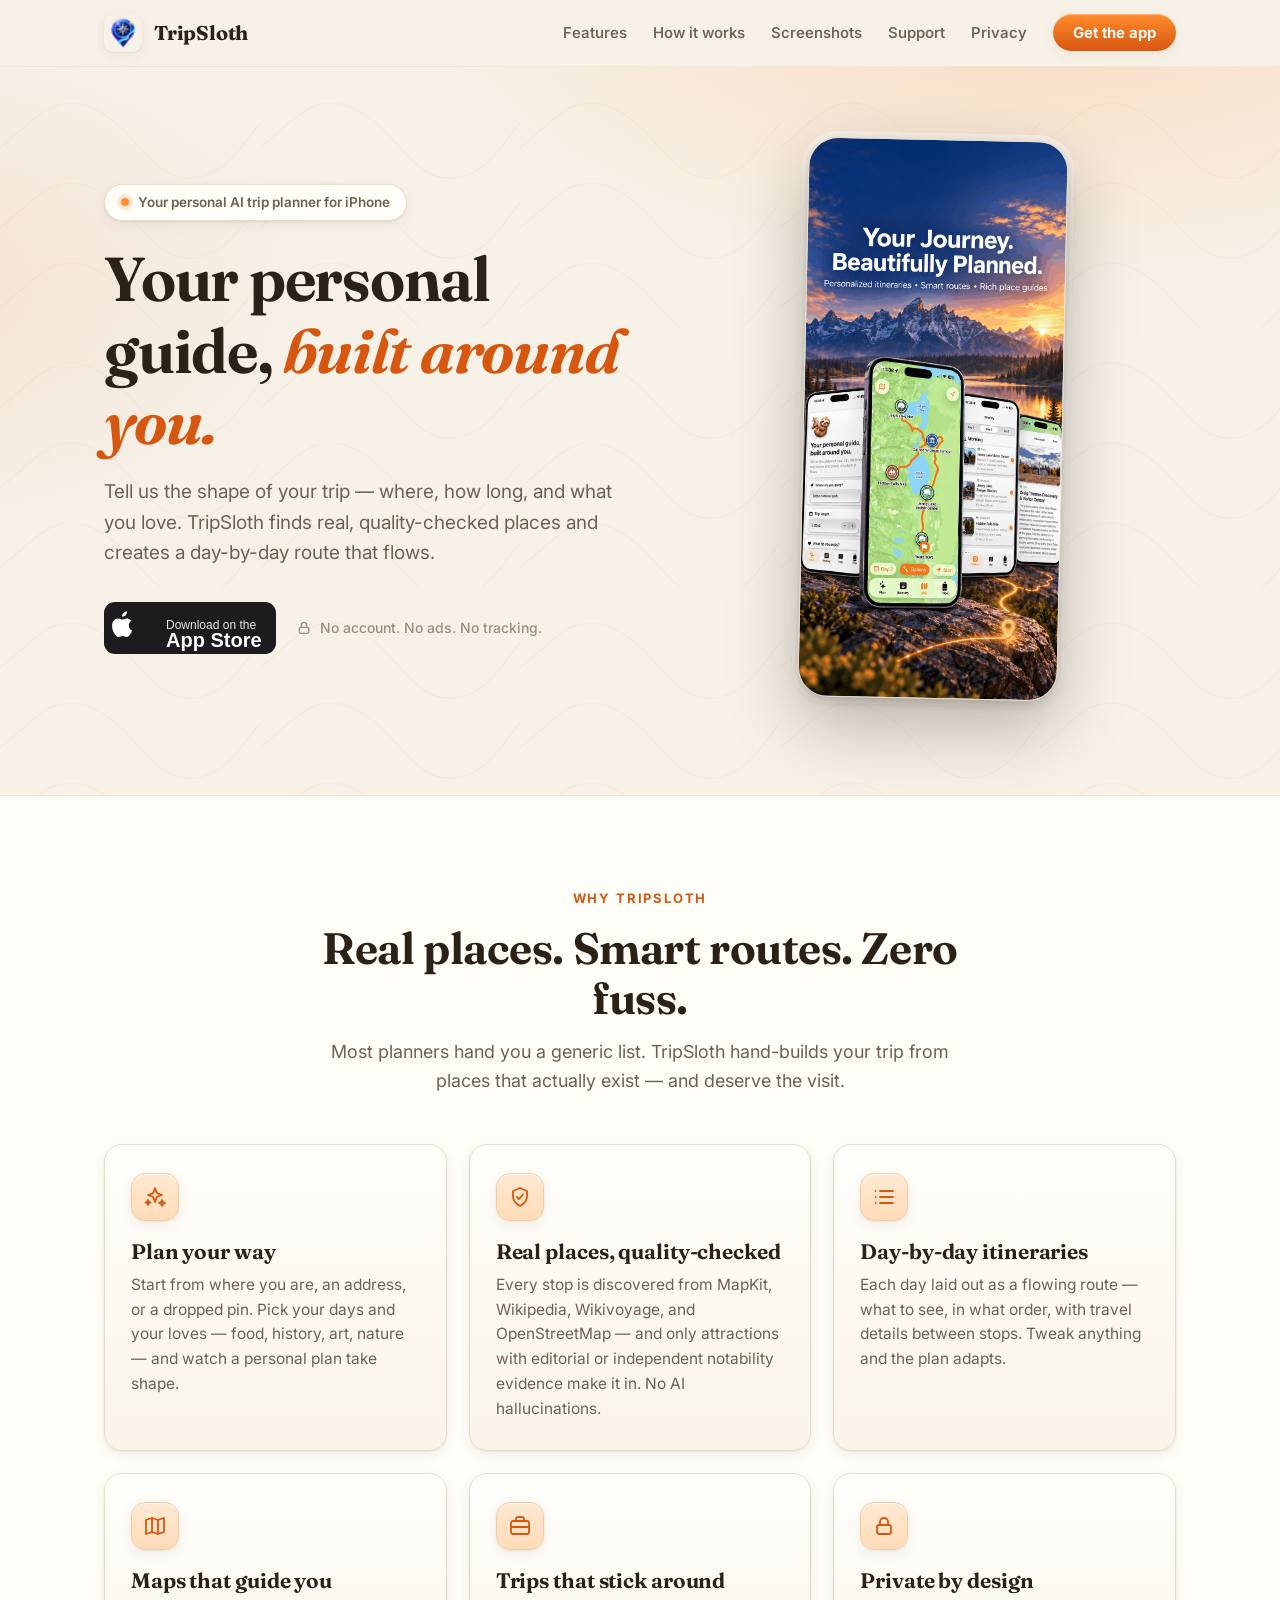
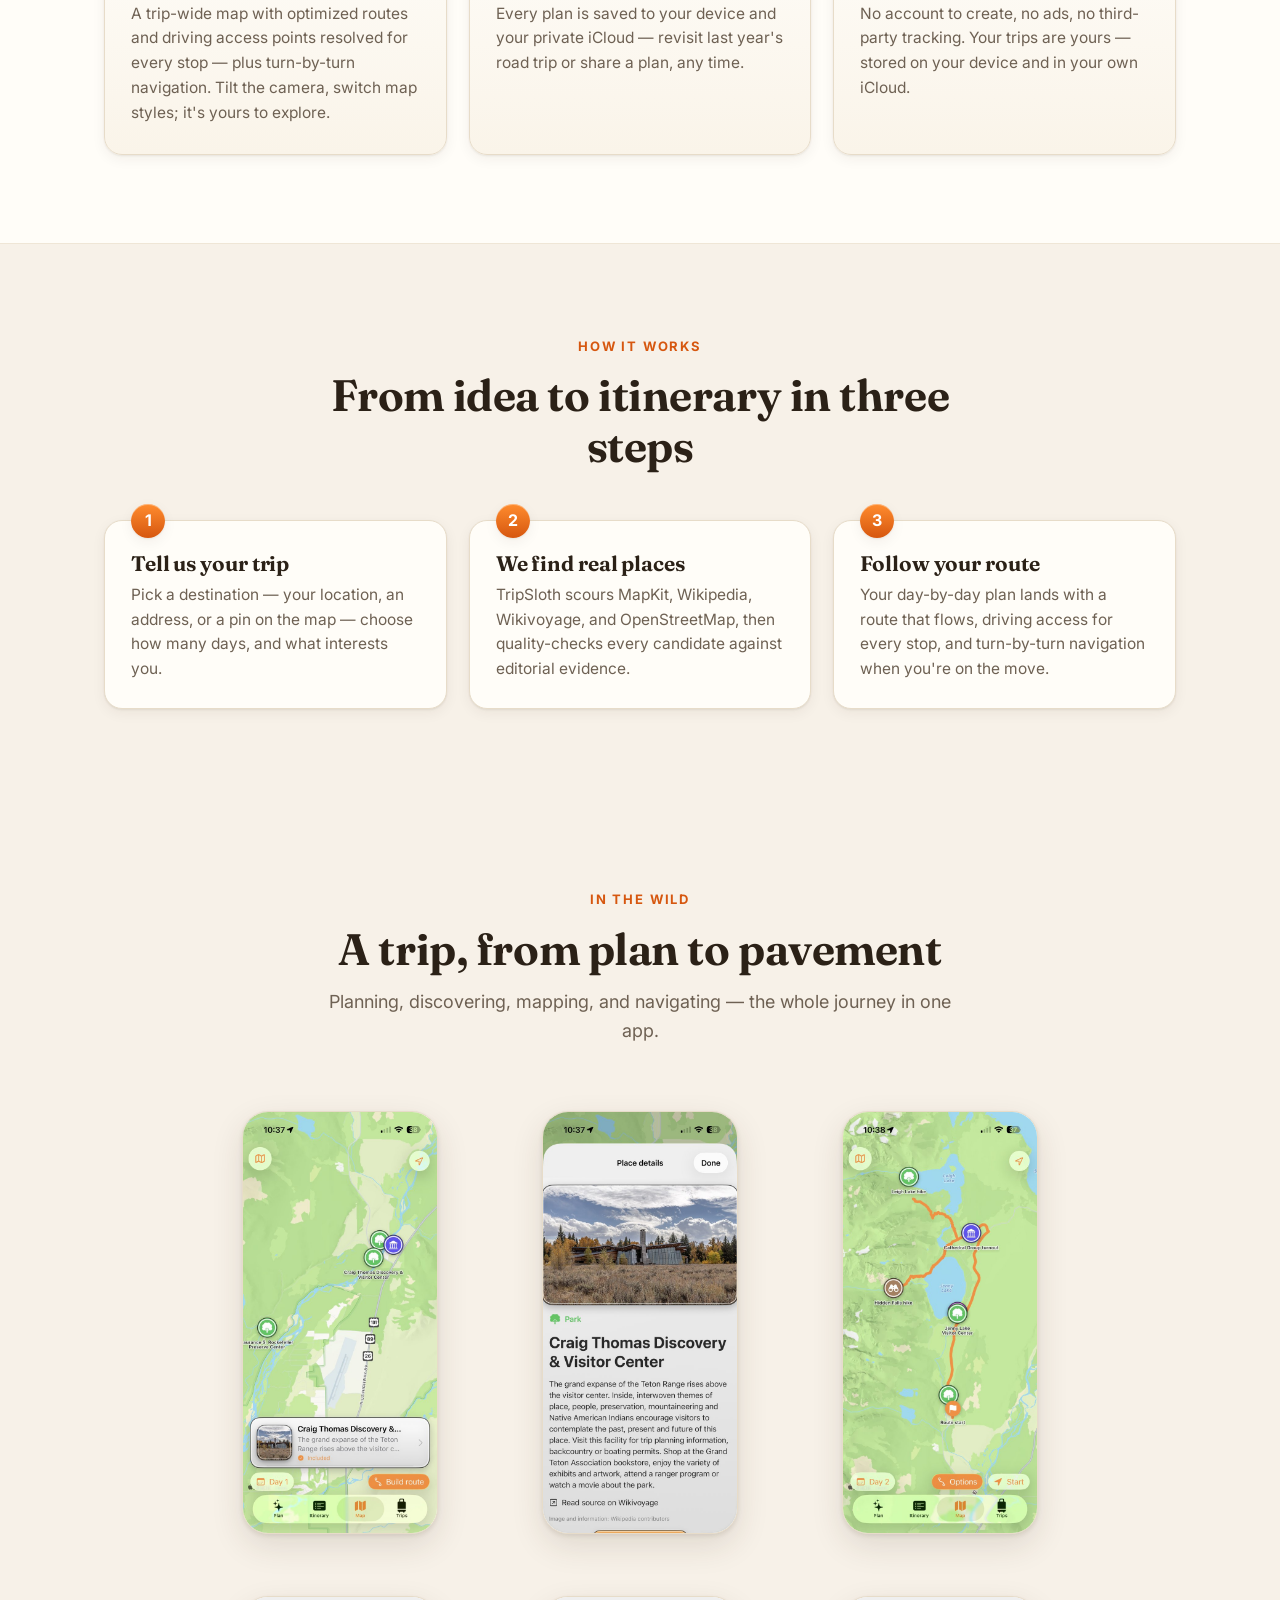
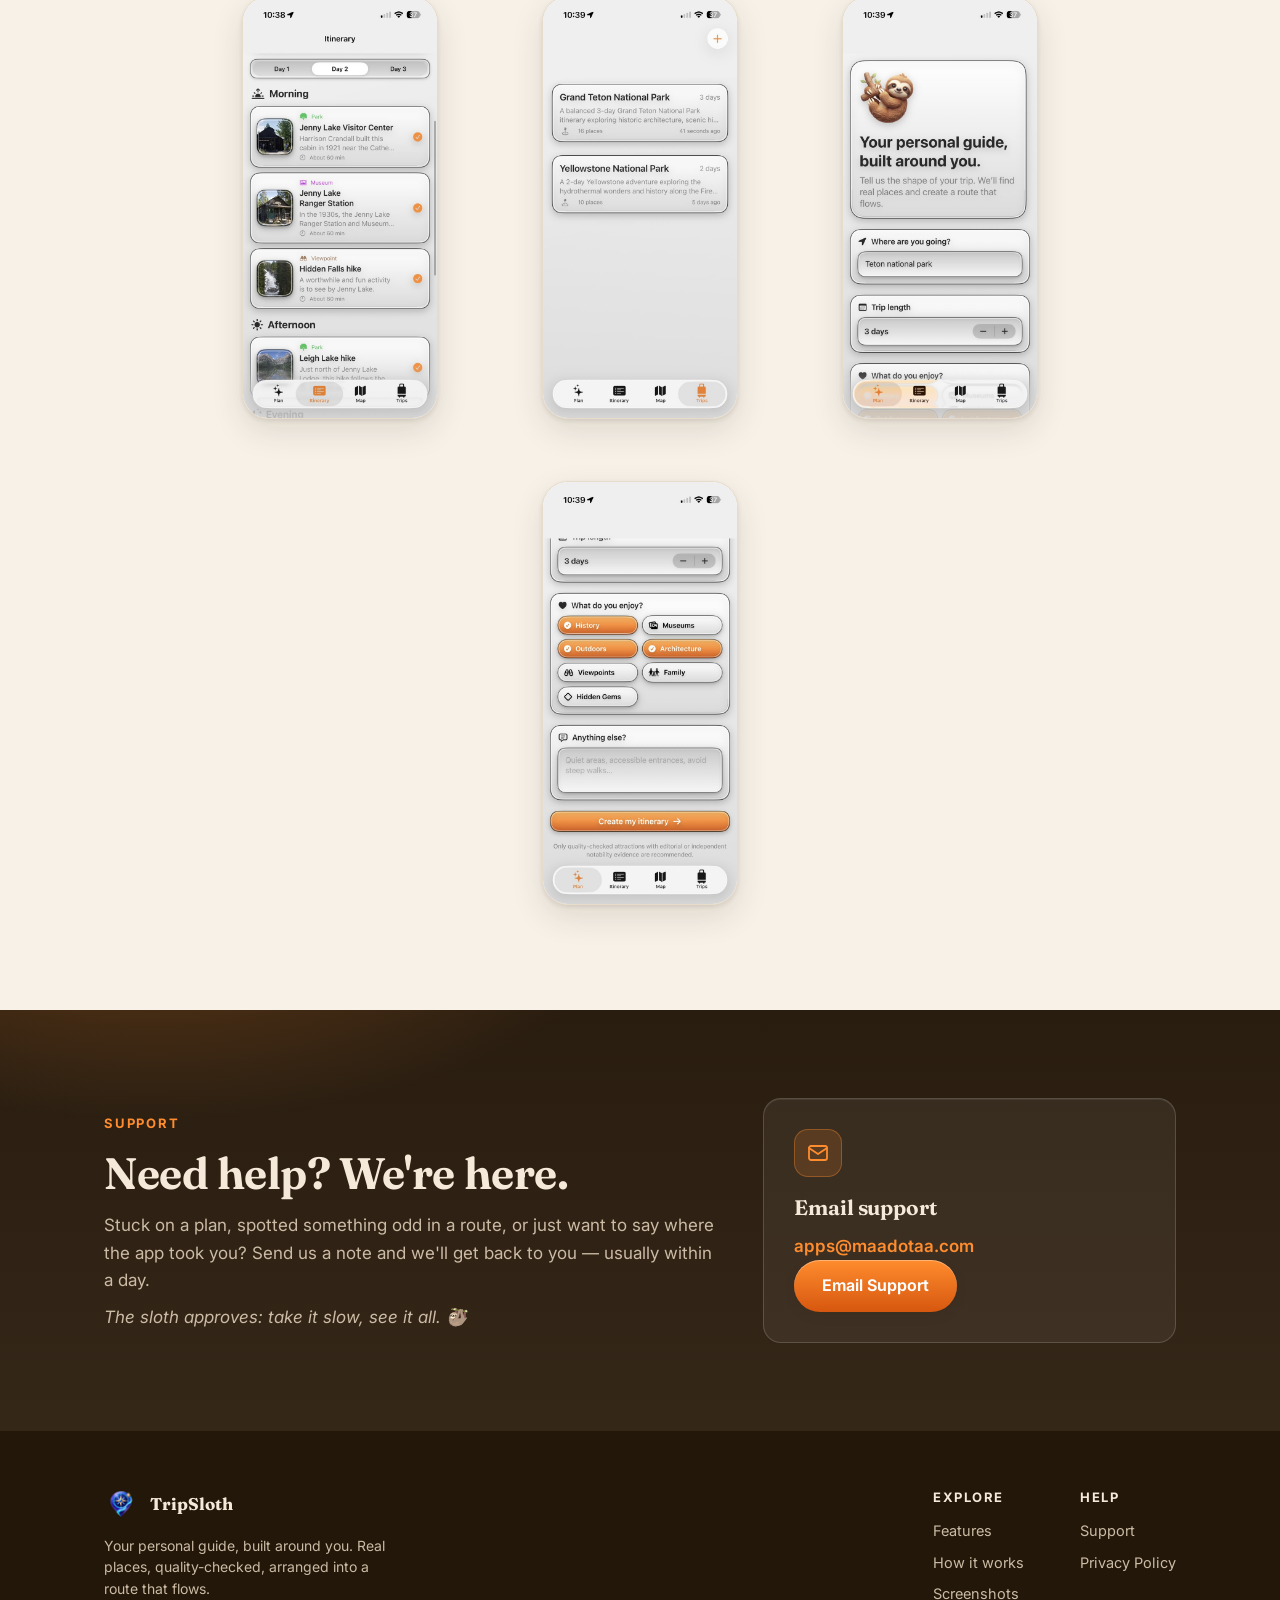
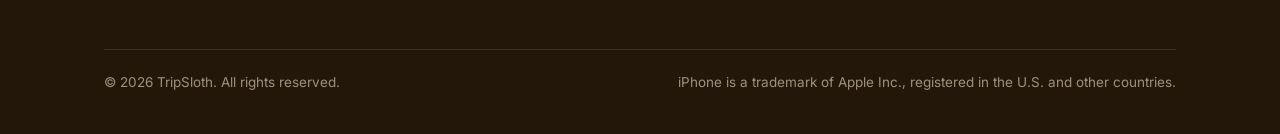
==== index.html @ 07b02735 "Add TripSloth marketing website Co-Authored-By: Claude Opus 4.8 <noreply@anthropic.com>" ====
<!DOCTYPE html>
<html lang="en">
<head>
  <meta charset="UTF-8">
  <meta name="viewport" content="width=device-width, initial-scale=1.0">
  <title>TripSloth — Your personal guide, built around you</title>
  <meta name="description" content="TripSloth turns the shape of your trip — destination, days, and interests — into a day-by-day plan built from real, quality-checked places. Plan, map, and navigate. No account, no ads, no tracking.">
  <meta property="og:title" content="TripSloth — Your personal guide, built around you">
  <meta property="og:description" content="Tell us the shape of your trip. We'll find real places and create a route that flows.">
  <meta property="og:type" content="website">
  <meta property="og:image" content="images/hero.png">

  <link rel="icon" href="assets/favicon.ico" sizes="48x48">
  <link rel="icon" type="image/png" sizes="32x32" href="assets/favicon-32.png">
  <link rel="icon" type="image/png" sizes="192x192" href="assets/favicon-192.png">
  <link rel="apple-touch-icon" href="assets/apple-touch-icon.png">

  <link rel="preconnect" href="https://fonts.googleapis.com">
  <link rel="preconnect" href="https://fonts.gstatic.com" crossorigin>
  <link href="https://fonts.googleapis.com/css2?family=Fraunces:ital,opsz,wght@0,9..144,500;0,9..144,650;0,9..144,700;1,9..144,600&family=Inter:wght@400;500;600;700&display=swap" rel="stylesheet">
  <link rel="stylesheet" href="assets/styles.css">
</head>
<body>

  <!-- ===================== nav ===================== -->
  <header class="nav">
    <div class="nav-inner">
      <a class="brand" href="index.html" aria-label="TripSloth home">
        <img src="assets/favicon-32.png" alt="TripSloth icon" width="38" height="38">
        <span class="brand-name">TripSloth</span>
      </a>
      <ul class="nav-links">
        <li><a href="#features">Features</a></li>
        <li><a href="#how-it-works">How it works</a></li>
        <li><a href="#screenshots">Screenshots</a></li>
        <li><a href="#support">Support</a></li>
        <li><a href="privacy/index.html">Privacy</a></li>
        <!-- TODO: replace APP_ID below with the real App Store ID once the app is live on App Store Connect -->
        <li class="nav-cta-li"><a class="nav-cta" href="https://apps.apple.com/us/app/trip-sloth/idAPP_ID">Get the app</a></li>
      </ul>
    </div>
  </header>

  <main>
    <!-- ===================== hero ===================== -->
    <section class="hero">
      <div class="hero-topo" aria-hidden="true"></div>
      <div class="container hero-inner">
        <div>
          <span class="hero-badge"><span class="dot"></span> Your personal AI trip planner for iPhone</span>
          <h1>Your personal guide, <em>built around you.</em></h1>
          <p class="hero-sub">Tell us the shape of your trip — where, how long, and what you love. TripSloth finds real, quality-checked places and creates a day-by-day route that flows.</p>
          <div class="hero-actions">
            <!-- TODO: replace APP_ID with the real App Store ID once the app is live on App Store Connect -->
            <a class="appstore-badge" href="https://apps.apple.com/us/app/trip-sloth/idAPP_ID" aria-label="Download TripSloth on the App Store">
              <svg role="img" aria-label="Download on the App Store" width="172" height="52" viewBox="0 0 172 52">
                <rect width="172" height="52" rx="11" fill="#1C1C1E"/>
                <g transform="translate(0 3.5)">
                  <path d="M24.83 20.05c-.1-3.12 2.54-4.62 2.66-4.7-1.45-2.12-3.7-2.41-4.5-2.44-1.92-.2-3.74 1.13-4.71 1.13-.97 0-2.47-1.1-4.06-1.07-2.09.03-4.02 1.22-5.1 3.09-2.17 3.77-.56 9.35 1.56 12.41 1.03 1.5 2.26 3.18 3.88 3.12 1.56-.06 2.15-1 4.03-1 1.88 0 2.42 1 4.07.97 1.68-.03 2.74-1.52 3.77-3.03 1.19-1.74 1.68-3.42 1.7-3.5-.04-.02-3.27-1.25-3.3-4.98zM21.73 9.6c.86-1.04 1.44-2.48 1.28-3.92-1.24.05-2.74.83-3.63 1.87-.79.92-1.49 2.39-1.3 3.8 1.38.1 2.79-.7 3.65-1.75z" fill="#fff"/>
                </g>
                <text x="62" y="27" font-family="-apple-system, 'Segoe UI', Roboto, sans-serif" font-size="12" fill="#fff" opacity="0.9">Download on the</text>
                <text x="62" y="45" font-family="-apple-system, 'Segoe UI', Roboto, sans-serif" font-size="20" font-weight="600" fill="#fff">App Store</text>
              </svg>
            </a>
            <span class="hero-note">
              <svg width="16" height="16" viewBox="0 0 24 24" fill="none" stroke="currentColor" stroke-width="2" stroke-linecap="round" stroke-linejoin="round" aria-hidden="true"><rect x="5" y="11" width="14" height="9" rx="2"/><path d="M8 11V8a4 4 0 0 1 8 0v3"/></svg>
              No account. No ads. No tracking.
            </span>
          </div>
        </div>
        <div class="hero-visual">
          <div class="hero-glow" aria-hidden="true"></div>
          <div class="hero-frame">
            <img src="images/hero.png" alt="TripSloth on iPhone — plan, map, and day-by-day itinerary" width="853" height="1844">
          </div>
        </div>
      </div>
    </section>

    <!-- ===================== features ===================== -->
    <section class="section features" id="features">
      <div class="container">
        <div class="section-head center">
          <span class="eyebrow">Why TripSloth</span>
          <h2>Real places. Smart routes. Zero fuss.</h2>
          <p>Most planners hand you a generic list. TripSloth hand-builds your trip from places that actually exist — and deserve the visit.</p>
        </div>
        <div class="feature-grid">
          <article class="card">
            <div class="card-icon" aria-hidden="true">
              <svg viewBox="0 0 24 24" fill="none" stroke="currentColor" stroke-width="1.8" stroke-linecap="round" stroke-linejoin="round"><path d="M12 3l1.9 5.1L19 10l-5.1 1.9L12 17l-1.9-5.1L5 10l5.1-1.9L12 3z"/><path d="M19 15l.9 2.1L22 18l-2.1.9L19 21l-.9-2.1L16 18l2.1-.9L19 15z"/><path d="M5 15l.7 1.8L7.5 17.5l-1.8.7L5 20l-.7-1.8L2.5 17.5l1.8-.7L5 15z"/></svg>
            </div>
            <h3>Plan your way</h3>
            <p>Start from where you are, an address, or a dropped pin. Pick your days and your loves — food, history, art, nature — and watch a personal plan take shape.</p>
          </article>
          <article class="card">
            <div class="card-icon" aria-hidden="true">
              <svg viewBox="0 0 24 24" fill="none" stroke="currentColor" stroke-width="1.8" stroke-linecap="round" stroke-linejoin="round"><path d="M12 3l7 3v5c0 4.5-3 8-7 10-4-2-7-5.5-7-10V6l7-3z"/><path d="M9 12l2 2 4-4.5"/></svg>
            </div>
            <h3>Real places, quality-checked</h3>
            <p>Every stop is discovered from MapKit, Wikipedia, Wikivoyage, and OpenStreetMap — and only attractions with editorial or independent notability evidence make it in. No AI hallucinations.</p>
          </article>
          <article class="card">
            <div class="card-icon" aria-hidden="true">
              <svg viewBox="0 0 24 24" fill="none" stroke="currentColor" stroke-width="1.8" stroke-linecap="round" stroke-linejoin="round"><path d="M8 6h13M8 12h13M8 18h13"/><path d="M3.5 6h.01M3.5 12h.01M3.5 18h.01"/></svg>
            </div>
            <h3>Day-by-day itineraries</h3>
            <p>Each day laid out as a flowing route — what to see, in what order, with travel details between stops. Tweak anything and the plan adapts.</p>
          </article>
          <article class="card">
            <div class="card-icon" aria-hidden="true">
              <svg viewBox="0 0 24 24" fill="none" stroke="currentColor" stroke-width="1.8" stroke-linecap="round" stroke-linejoin="round"><path d="M9 4L3 6v14l6-2 6 2 6-2V4l-6 2-6-2z"/><path d="M9 4v14"/><path d="M15 6v14"/></svg>
            </div>
            <h3>Maps that guide you</h3>
            <p>A trip-wide map with optimized routes and driving access points resolved for every stop — plus turn-by-turn navigation. Tilt the camera, switch map styles; it's yours to explore.</p>
          </article>
          <article class="card">
            <div class="card-icon" aria-hidden="true">
              <svg viewBox="0 0 24 24" fill="none" stroke="currentColor" stroke-width="1.8" stroke-linecap="round" stroke-linejoin="round"><rect x="3" y="7" width="18" height="13" rx="2"/><path d="M8 7V5a2 2 0 0 1 2-2h4a2 2 0 0 1 2 2v2"/><path d="M3 13h18"/></svg>
            </div>
            <h3>Trips that stick around</h3>
            <p>Every plan is saved to your device and your private iCloud — revisit last year's road trip or share a plan, any time.</p>
          </article>
          <article class="card">
            <div class="card-icon" aria-hidden="true">
              <svg viewBox="0 0 24 24" fill="none" stroke="currentColor" stroke-width="1.8" stroke-linecap="round" stroke-linejoin="round"><rect x="5" y="11" width="14" height="9" rx="2"/><path d="M8 11V8a4 4 0 0 1 8 0v3"/></svg>
            </div>
            <h3>Private by design</h3>
            <p>No account to create, no ads, no third-party tracking. Your trips are yours — stored on your device and in your own iCloud.</p>
          </article>
        </div>
      </div>
    </section>

    <!-- ===================== how it works ===================== -->
    <section class="section" id="how-it-works">
      <div class="container">
        <div class="section-head center">
          <span class="eyebrow">How it works</span>
          <h2>From idea to itinerary in three steps</h2>
        </div>
        <div class="steps">
          <div class="step">
            <h3>Tell us your trip</h3>
            <p>Pick a destination — your location, an address, or a pin on the map — choose how many days, and what interests you.</p>
          </div>
          <div class="step">
            <h3>We find real places</h3>
            <p>TripSloth scours MapKit, Wikipedia, Wikivoyage, and OpenStreetMap, then quality-checks every candidate against editorial evidence.</p>
          </div>
          <div class="step">
            <h3>Follow your route</h3>
            <p>Your day-by-day plan lands with a route that flows, driving access for every stop, and turn-by-turn navigation when you're on the move.</p>
          </div>
        </div>
      </div>
    </section>

    <!-- ===================== screenshots ===================== -->
    <section class="section screenshots" id="screenshots">
      <div class="container">
        <div class="section-head center">
          <span class="eyebrow">In the wild</span>
          <h2>A trip, from plan to pavement</h2>
          <p>Planning, discovering, mapping, and navigating — the whole journey in one app.</p>
        </div>
        <div class="shots">
          <figure class="shot"><img src="images/screenshot-1.jpg" alt="TripSloth trip planning screen" width="630" height="1368" loading="lazy"></figure>
          <figure class="shot"><img src="images/screenshot-2.jpg" alt="TripSloth destination and interests selection" width="630" height="1368" loading="lazy"></figure>
          <figure class="shot"><img src="images/screenshot-3.jpg" alt="TripSloth discovering places" width="630" height="1368" loading="lazy"></figure>
          <figure class="shot"><img src="images/screenshot-4.jpg" alt="TripSloth day-by-day itinerary" width="630" height="1368" loading="lazy"></figure>
          <figure class="shot"><img src="images/screenshot-5.jpg" alt="TripSloth place detail with photos" width="630" height="1368" loading="lazy"></figure>
          <figure class="shot"><img src="images/screenshot-6.jpg" alt="TripSloth trip map with route" width="630" height="1368" loading="lazy"></figure>
          <figure class="shot"><img src="images/screenshot-7.jpg" alt="TripSloth turn-by-turn navigation" width="630" height="1368" loading="lazy"></figure>
        </div>
      </div>
    </section>

    <!-- ===================== support ===================== -->
    <section class="section support-band" id="support">
      <div class="container support-inner">
        <div>
          <span class="eyebrow" style="color: var(--accent);">Support</span>
          <h2>Need help? We're here.</h2>
          <p>Stuck on a plan, spotted something odd in a route, or just want to say where the app took you? Send us a note and we'll get back to you — usually within a day.</p>
          <p style="margin-top: 10px; font-style: italic;">The sloth approves: take it slow, see it all. 🦥</p>
        </div>
        <div class="support-card">
          <div class="card-icon" aria-hidden="true">
            <svg viewBox="0 0 24 24" fill="none" stroke="currentColor" stroke-width="1.8" stroke-linecap="round" stroke-linejoin="round"><rect x="3" y="5" width="18" height="14" rx="2"/><path d="M3 7l9 6 9-6"/></svg>
          </div>
          <h3 style="color: var(--cream-on-deep); margin-bottom: 6px;">Email support</h3>
          <p class="support-email"><a href="mailto:apps@maadotaa.com?subject=need%20help%20with%20TripSloth">apps@maadotaa.com</a></p>
          <a class="btn" href="mailto:apps@maadotaa.com?subject=need%20help%20with%20TripSloth">Email Support</a>
        </div>
      </div>
    </section>
  </main>

  <!-- ===================== footer ===================== -->
  <footer class="footer">
    <div class="container">
      <div class="footer-inner">
        <div>
          <div class="footer-brand">
            <img src="assets/favicon-32.png" alt="" width="34" height="34">
            <strong>TripSloth</strong>
          </div>
          <p class="footer-tagline">Your personal guide, built around you. Real places, quality-checked, arranged into a route that flows.</p>
        </div>
        <nav class="footer-links" aria-label="Footer">
          <div class="footer-col">
            <h4>Explore</h4>
            <ul>
              <li><a href="#features">Features</a></li>
              <li><a href="#how-it-works">How it works</a></li>
              <li><a href="#screenshots">Screenshots</a></li>
            </ul>
          </div>
          <div class="footer-col">
            <h4>Help</h4>
            <ul>
              <li><a href="#support">Support</a></li>
              <li><a href="privacy/index.html">Privacy Policy</a></li>
            </ul>
          </div>
        </nav>
      </div>
      <div class="footer-bottom">
        <span>© 2026 TripSloth. All rights reserved.</span>
        <span>iPhone is a trademark of Apple Inc., registered in the U.S. and other countries.</span>
      </div>
    </div>
  </footer>

</body>
</html>
---- assets/styles.css ----
/* ==========================================================================
   TripSloth — marketing site styles
   Warm travel palette, skeuomorphic-soft surfaces. No frameworks.
   ========================================================================== */

:root {
  --accent: #ff8c2e;
  --accent-dark: #d6570f;
  --accent-soft: #ffe9d3;
  --accent-glow: rgba(255, 140, 46, 0.22);

  --ink: #2b2117;
  --ink-soft: #6e6153;
  --ink-faint: #9c8e7d;

  --canvas: #f7f1e8;
  --paper: #fffdf8;
  --line: #e7dcc9;
  --line-soft: #efe6d6;

  --deep: #291d10;
  --deep-2: #352718;
  --cream-on-deep: #f5e9da;
  --ink-on-deep-soft: #cbbba5;

  --shadow-sm: 0 1px 2px rgba(58, 42, 22, 0.08), 0 4px 14px rgba(58, 42, 22, 0.06);
  --shadow-md: 0 2px 4px rgba(58, 42, 22, 0.10), 0 12px 32px rgba(58, 42, 22, 0.12);
  --shadow-lg: 0 4px 10px rgba(30, 20, 8, 0.18), 0 28px 70px rgba(30, 20, 8, 0.28);

  --radius: 18px;
  --radius-lg: 26px;

  --font-body: "Inter", -apple-system, BlinkMacSystemFont, "Segoe UI", Roboto, sans-serif;
  --font-display: "Fraunces", "Iowan Old Style", Georgia, "Times New Roman", serif;
}

* { box-sizing: border-box; }

html { scroll-behavior: smooth; }

body {
  margin: 0;
  font-family: var(--font-body);
  font-size: 17px;
  line-height: 1.6;
  color: var(--ink);
  background: var(--canvas);
  -webkit-font-smoothing: antialiased;
  text-rendering: optimizeLegibility;
}

img { max-width: 100%; display: block; }

a { color: var(--accent-dark); }
a:focus-visible,
button:focus-visible {
  outline: 3px solid var(--accent);
  outline-offset: 3px;
  border-radius: 6px;
}

::selection { background: var(--accent); color: #fff; }

/* ---------- layout helpers ---------- */

.container {
  max-width: 1120px;
  margin: 0 auto;
  padding: 0 24px;
}

.section { padding: 88px 0; }

.eyebrow {
  display: inline-block;
  font-size: 13px;
  font-weight: 700;
  letter-spacing: 0.14em;
  text-transform: uppercase;
  color: var(--accent-dark);
  margin: 0 0 14px;
}

h1, h2, h3 { font-family: var(--font-display); font-weight: 650; line-height: 1.15; color: var(--ink); margin: 0; }

h2 { font-size: clamp(30px, 4.4vw, 44px); letter-spacing: -0.01em; }
h3 { font-size: 21px; letter-spacing: -0.005em; }

.section-head { max-width: 640px; margin-bottom: 48px; }
.section-head.center { margin-left: auto; margin-right: auto; text-align: center; }
.section-head p { color: var(--ink-soft); font-size: 18px; margin: 14px 0 0; }
.section-head.center p { margin-left: auto; margin-right: auto; }

/* ---------- nav ---------- */

.nav {
  position: sticky;
  top: 0;
  z-index: 50;
  background: rgba(247, 241, 232, 0.82);
  -webkit-backdrop-filter: blur(14px);
  backdrop-filter: blur(14px);
  border-bottom: 1px solid var(--line-soft);
}

.nav-inner {
  display: flex;
  align-items: center;
  justify-content: space-between;
  gap: 16px;
  padding: 14px 24px;
  max-width: 1120px;
  margin: 0 auto;
}

.brand { display: flex; align-items: center; gap: 12px; text-decoration: none; color: var(--ink); }

.brand img { width: 38px; height: 38px; border-radius: 9px; box-shadow: var(--shadow-sm); }

.brand-name { font-family: var(--font-display); font-size: 20px; font-weight: 700; letter-spacing: -0.01em; }

.nav-links { display: flex; align-items: center; gap: 26px; list-style: none; margin: 0; padding: 0; }

.nav-links a {
  text-decoration: none;
  color: var(--ink-soft);
  font-size: 15px;
  font-weight: 550;
  transition: color 0.15s ease;
}
.nav-links a:hover { color: var(--accent-dark); }

.nav-cta {
  background: linear-gradient(180deg, var(--accent) 0%, var(--accent-dark) 100%);
  color: #fff !important;
  padding: 9px 20px;
  border-radius: 999px;
  font-weight: 650 !important;
  box-shadow: inset 0 1px 0 rgba(255, 255, 255, 0.35), var(--shadow-sm);
  transition: transform 0.15s ease, box-shadow 0.15s ease;
}
.nav-cta:hover { transform: translateY(-1px); box-shadow: inset 0 1px 0 rgba(255, 255, 255, 0.35), var(--shadow-md); color: #fff !important; }

/* ---------- hero ---------- */

.hero {
  position: relative;
  overflow: hidden;
  padding: 72px 0 96px;
  background:
    radial-gradient(1100px 520px at 82% -12%, var(--accent-glow), transparent 60%),
    radial-gradient(700px 420px at -8% 30%, rgba(214, 87, 15, 0.10), transparent 62%),
    var(--canvas);
}

.hero-topo {
  position: absolute;
  inset: 0;
  opacity: 0.05;
  pointer-events: none;
  background-image: url("data:image/svg+xml,%3Csvg xmlns='http://www.w3.org/2000/svg' width='260' height='260' viewBox='0 0 260 260'%3E%3Cg fill='none' stroke='%23d6570f' stroke-width='1.2'%3E%3Cpath d='M-20 90c40-10 60-70 110-50s60 80 110 70 60-90 100-70'/%3E%3Cpath d='M-20 170c40-10 60-70 110-50s60 80 110 70 60-90 100-70'/%3E%3Cpath d='M-20 250c40-10 60-70 110-50s60 80 110 70 60-90 100-70'/%3E%3C/g%3E%3C/svg%3E");
  background-size: 260px 260px;
}

.hero-inner {
  position: relative;
  display: grid;
  grid-template-columns: 1.05fr 0.95fr;
  gap: 48px;
  align-items: center;
}

.hero-badge {
  display: inline-flex;
  align-items: center;
  gap: 9px;
  background: var(--paper);
  border: 1px solid var(--line);
  box-shadow: var(--shadow-sm);
  border-radius: 999px;
  padding: 7px 16px;
  font-size: 13.5px;
  font-weight: 600;
  color: var(--ink-soft);
  margin-bottom: 22px;
}
.hero-badge .dot { width: 8px; height: 8px; border-radius: 50%; background: var(--accent); box-shadow: 0 0 0 4px var(--accent-soft); }

.hero h1 {
  font-size: clamp(40px, 6vw, 62px);
  letter-spacing: -0.02em;
  margin-bottom: 20px;
}
.hero h1 em { font-style: italic; color: var(--accent-dark); }

.hero-sub { font-size: 19px; color: var(--ink-soft); max-width: 520px; margin: 0 0 34px; }

.hero-actions { display: flex; align-items: center; flex-wrap: wrap; gap: 20px; }

.appstore-badge { display: inline-block; line-height: 0; transition: transform 0.15s ease, filter 0.15s ease; }
.appstore-badge:hover { transform: translateY(-2px); filter: drop-shadow(0 8px 18px rgba(30, 20, 8, 0.3)); }

.hero-note { display: flex; align-items: center; gap: 8px; font-size: 14px; color: var(--ink-faint); font-weight: 500; }
.hero-note svg { flex: none; }

.hero-visual { position: relative; display: flex; justify-content: center; }

.hero-frame {
  position: relative;
  border-radius: 30px;
  overflow: hidden;
  border: 1px solid var(--line);
  box-shadow: var(--shadow-lg), 0 0 0 6px rgba(255, 253, 248, 0.55);
  background: var(--paper);
  transform: rotate(1.2deg);
  transition: transform 0.3s ease;
}
.hero-frame:hover { transform: rotate(0deg); }
.hero-frame img { height: min(62vh, 660px); width: auto; }

.hero-glow { position: absolute; inset: -8% -14%; background: radial-gradient(50% 50% at 50% 45%, var(--accent-glow), transparent 70%); z-index: -1; }

/* ---------- features ---------- */

.features { background: var(--paper); border-top: 1px solid var(--line-soft); border-bottom: 1px solid var(--line-soft); }

.feature-grid { display: grid; grid-template-columns: repeat(3, 1fr); gap: 22px; }

.card {
  position: relative;
  background: linear-gradient(180deg, #fffefb 0%, #faf4e9 100%);
  border: 1px solid var(--line);
  border-radius: var(--radius);
  padding: 28px 26px;
  box-shadow: inset 0 1px 0 #fff, var(--shadow-sm);
  transition: transform 0.2s ease, box-shadow 0.2s ease;
}
.card:hover { transform: translateY(-4px); box-shadow: inset 0 1px 0 #fff, var(--shadow-md); }

.card-icon {
  width: 48px;
  height: 48px;
  border-radius: 14px;
  display: grid;
  place-items: center;
  margin-bottom: 18px;
  background: linear-gradient(180deg, var(--accent-soft) 0%, #ffdcb8 100%);
  border: 1px solid #f3cda1;
  box-shadow: inset 0 1px 0 rgba(255, 255, 255, 0.7), var(--shadow-sm);
  color: var(--accent-dark);
}
.card-icon svg { width: 24px; height: 24px; }

.card h3 { margin-bottom: 10px; }
.card p { margin: 0; color: var(--ink-soft); font-size: 15.5px; }

/* ---------- how it works ---------- */

.steps { display: grid; grid-template-columns: repeat(3, 1fr); gap: 22px; counter-reset: step; }

.step {
  counter-increment: step;
  background: var(--paper);
  border: 1px solid var(--line);
  border-radius: var(--radius);
  padding: 30px 26px 26px;
  box-shadow: var(--shadow-sm);
  position: relative;
}
.step::before {
  content: counter(step);
  position: absolute;
  top: -17px;
  left: 26px;
  width: 34px;
  height: 34px;
  border-radius: 50%;
  display: grid;
  place-items: center;
  background: linear-gradient(180deg, var(--accent) 0%, var(--accent-dark) 100%);
  color: #fff;
  font-weight: 700;
  font-size: 16px;
  box-shadow: inset 0 1px 0 rgba(255, 255, 255, 0.35), var(--shadow-sm);
}
.step h3 { margin-bottom: 8px; }
.step p { margin: 0; color: var(--ink-soft); font-size: 15.5px; }

/* ---------- screenshots ---------- */

.screenshots { background: var(--canvas); }

.shots {
  display: flex;
  flex-wrap: wrap;
  justify-content: center;
  gap: 28px 24px;
}

.shot {
  width: 196px;
  border-radius: 26px;
  overflow: hidden;
  border: 1px solid var(--line);
  background: var(--paper);
  box-shadow: var(--shadow-md), inset 0 0 0 4px #fff;
  transition: transform 0.22s ease, box-shadow 0.22s ease;
}
.shot:hover { transform: translateY(-6px) scale(1.02); box-shadow: var(--shadow-lg), inset 0 0 0 4px #fff; }
.shot img { width: 100%; height: auto; }

/* ---------- support ---------- */

.support-band {
  position: relative;
  overflow: hidden;
  background:
    radial-gradient(800px 380px at 12% -30%, rgba(255, 140, 46, 0.28), transparent 62%),
    linear-gradient(180deg, var(--deep) 0%, var(--deep-2) 100%);
  color: var(--cream-on-deep);
}

.support-inner { display: grid; grid-template-columns: 1.2fr 0.8fr; gap: 40px; align-items: center; }

.support-inner h2 { color: var(--cream-on-deep); }
.support-inner p { color: var(--ink-on-deep-soft); font-size: 17px; margin: 14px 0 0; }

.support-card {
  background: rgba(255, 253, 248, 0.06);
  border: 1px solid rgba(255, 253, 248, 0.16);
  border-radius: var(--radius);
  padding: 30px;
  box-shadow: inset 0 1px 0 rgba(255, 255, 255, 0.08);
}

.support-card .card-icon { background: rgba(255, 140, 46, 0.16); border-color: rgba(255, 140, 46, 0.35); color: var(--accent); box-shadow: none; }

.support-email { color: var(--cream-on-deep); font-size: 15.5px; margin: 14px 0 20px; word-break: break-all; }
.support-email a { color: var(--accent); text-decoration: none; font-weight: 600; }
.support-email a:hover { text-decoration: underline; }

.btn {
  display: inline-flex;
  align-items: center;
  justify-content: center;
  gap: 9px;
  background: linear-gradient(180deg, var(--accent) 0%, var(--accent-dark) 100%);
  color: #fff;
  text-decoration: none;
  font-weight: 650;
  font-size: 16px;
  padding: 13px 28px;
  border-radius: 999px;
  border: none;
  cursor: pointer;
  box-shadow: inset 0 1px 0 rgba(255, 255, 255, 0.35), var(--shadow-sm);
  transition: transform 0.15s ease, box-shadow 0.15s ease;
}
.btn:hover { transform: translateY(-2px); box-shadow: inset 0 1px 0 rgba(255, 255, 255, 0.35), var(--shadow-md); color: #fff; }

/* ---------- footer ---------- */

.footer {
  background: #221709;
  color: var(--ink-on-deep-soft);
  padding: 56px 0 40px;
  font-size: 14.5px;
}

.footer-inner { display: flex; flex-wrap: wrap; gap: 28px 56px; justify-content: space-between; align-items: flex-start; }

.footer-brand { display: flex; align-items: center; gap: 12px; color: var(--cream-on-deep); }
.footer-brand img { width: 34px; height: 34px; border-radius: 8px; }
.footer-brand strong { font-family: var(--font-display); font-size: 17px; }

.footer-tagline { max-width: 300px; margin: 14px 0 0; font-size: 14px; line-height: 1.55; }

.footer-links { display: flex; gap: 56px; }
.footer-col h4 { margin: 0 0 12px; font-size: 13px; text-transform: uppercase; letter-spacing: 0.12em; color: var(--cream-on-deep); }
.footer-col ul { list-style: none; margin: 0; padding: 0; display: grid; gap: 8px; }
.footer-col a { color: var(--ink-on-deep-soft); text-decoration: none; }
.footer-col a:hover { color: var(--accent); }

.footer-bottom {
  margin-top: 44px;
  padding-top: 22px;
  border-top: 1px solid rgba(245, 233, 218, 0.12);
  display: flex;
  flex-wrap: wrap;
  gap: 10px 24px;
  justify-content: space-between;
  color: rgba(203, 187, 165, 0.75);
  font-size: 13.5px;
}
.footer-bottom a { color: inherit; }

/* ---------- page (privacy) ---------- */

.page-hero { background: var(--canvas); border-bottom: 1px solid var(--line-soft); padding: 72px 0 56px; }
.page-hero h1 { font-size: clamp(36px, 5.4vw, 54px); letter-spacing: -0.02em; }
.page-hero p { color: var(--ink-soft); font-size: 18px; max-width: 640px; margin: 16px 0 0; }

.prose { max-width: 760px; margin: 0 auto; }

.prose .card { margin-top: 44px; }
.prose .card:first-of-type { margin-top: 0; }

.prose h2 { font-size: 24px; margin-bottom: 14px; }
.prose p, .prose li { color: var(--ink-soft); font-size: 16px; }
.prose p { margin: 0 0 14px; }
.prose ul { margin: 0 0 14px; padding-left: 22px; }
.prose li { margin-bottom: 6px; }
.prose strong { color: var(--ink); }
.prose .card p:last-child { margin-bottom: 0; }

/* ---------- responsive ---------- */

@media (max-width: 940px) {
  .hero-inner { grid-template-columns: 1fr; text-align: center; }
  .hero-sub { margin-left: auto; margin-right: auto; }
  .hero-actions { justify-content: center; }
  .hero-frame img { height: min(56vh, 560px); }
  .feature-grid { grid-template-columns: repeat(2, 1fr); }
  .steps { grid-template-columns: 1fr; }
  .support-inner { grid-template-columns: 1fr; }
  .section { padding: 64px 0; }
}

@media (max-width: 640px) {
  .nav-links { gap: 16px; }
  .nav-links li:not(.nav-cta-li) { display: none; }
  .feature-grid { grid-template-columns: 1fr; }
  .shot { width: 158px; }
  .footer-inner { flex-direction: column; }
  .footer-links { flex-wrap: wrap; gap: 32px; }
}
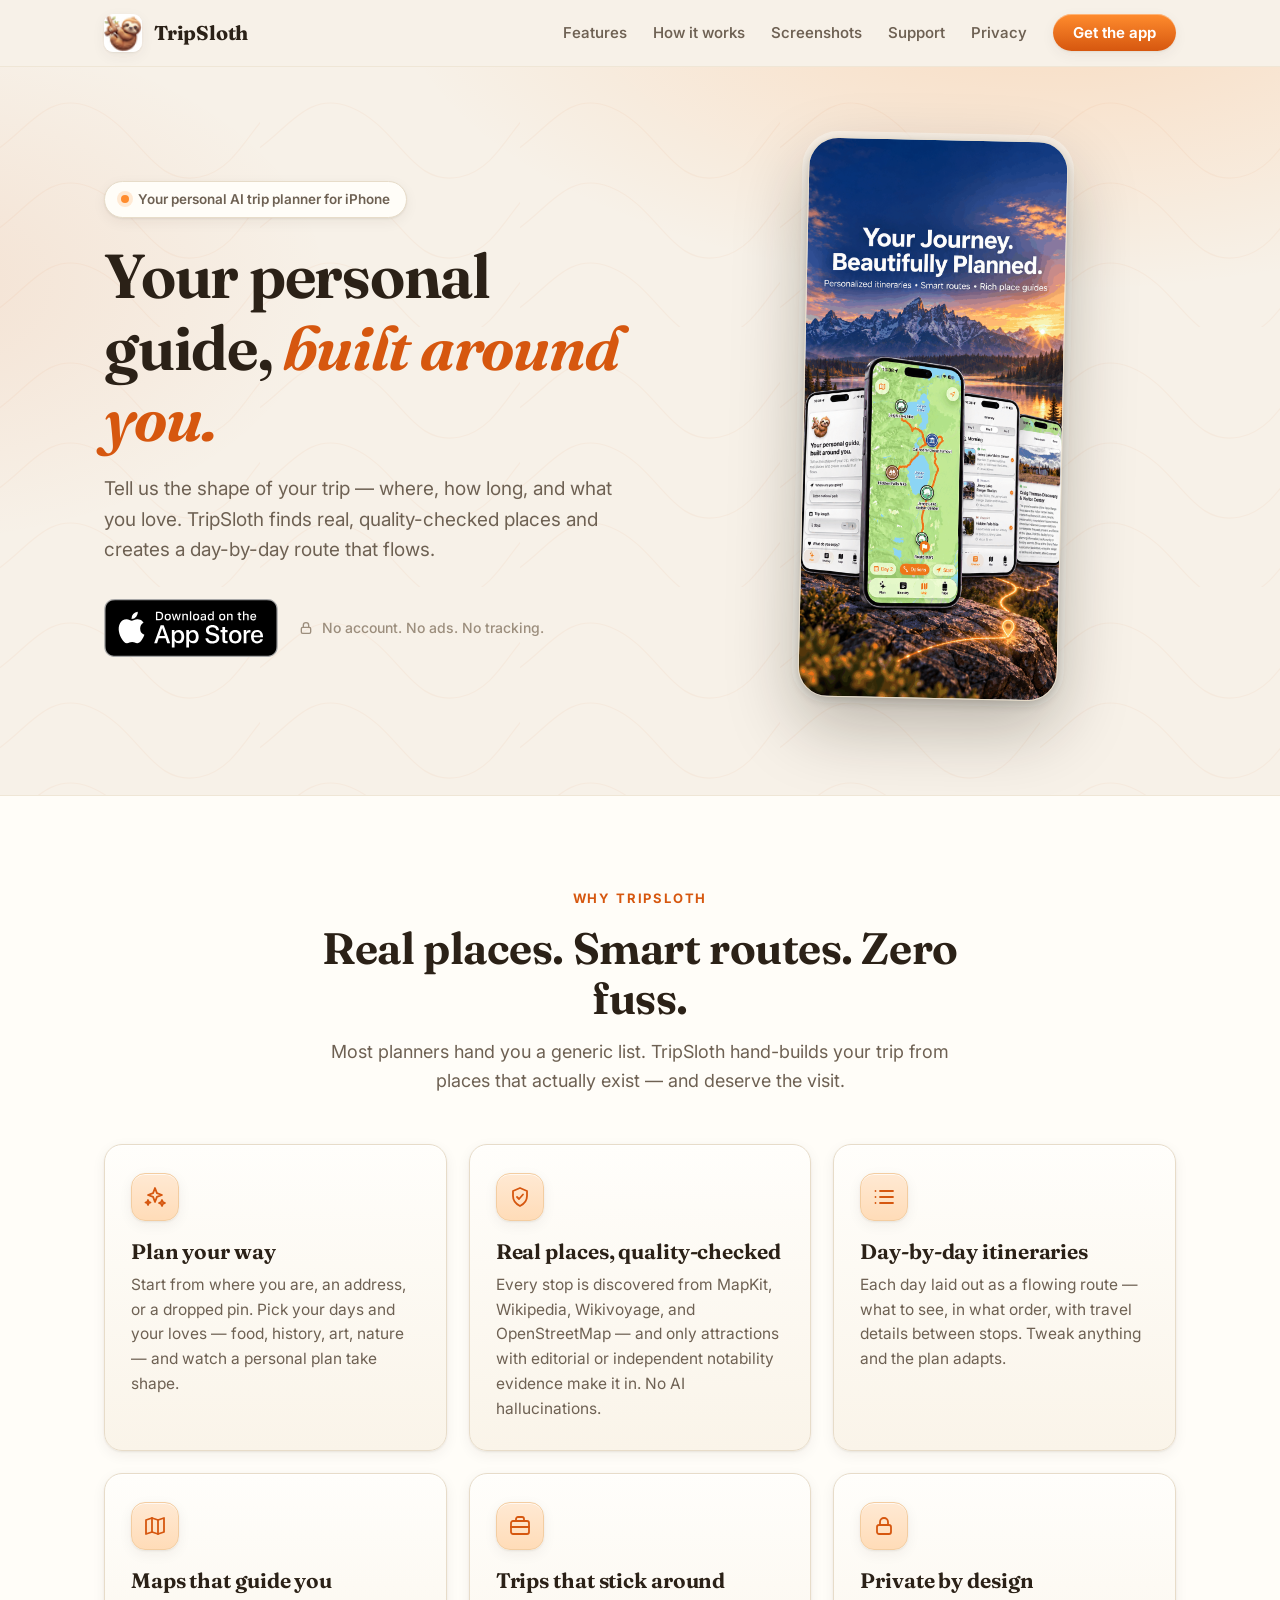
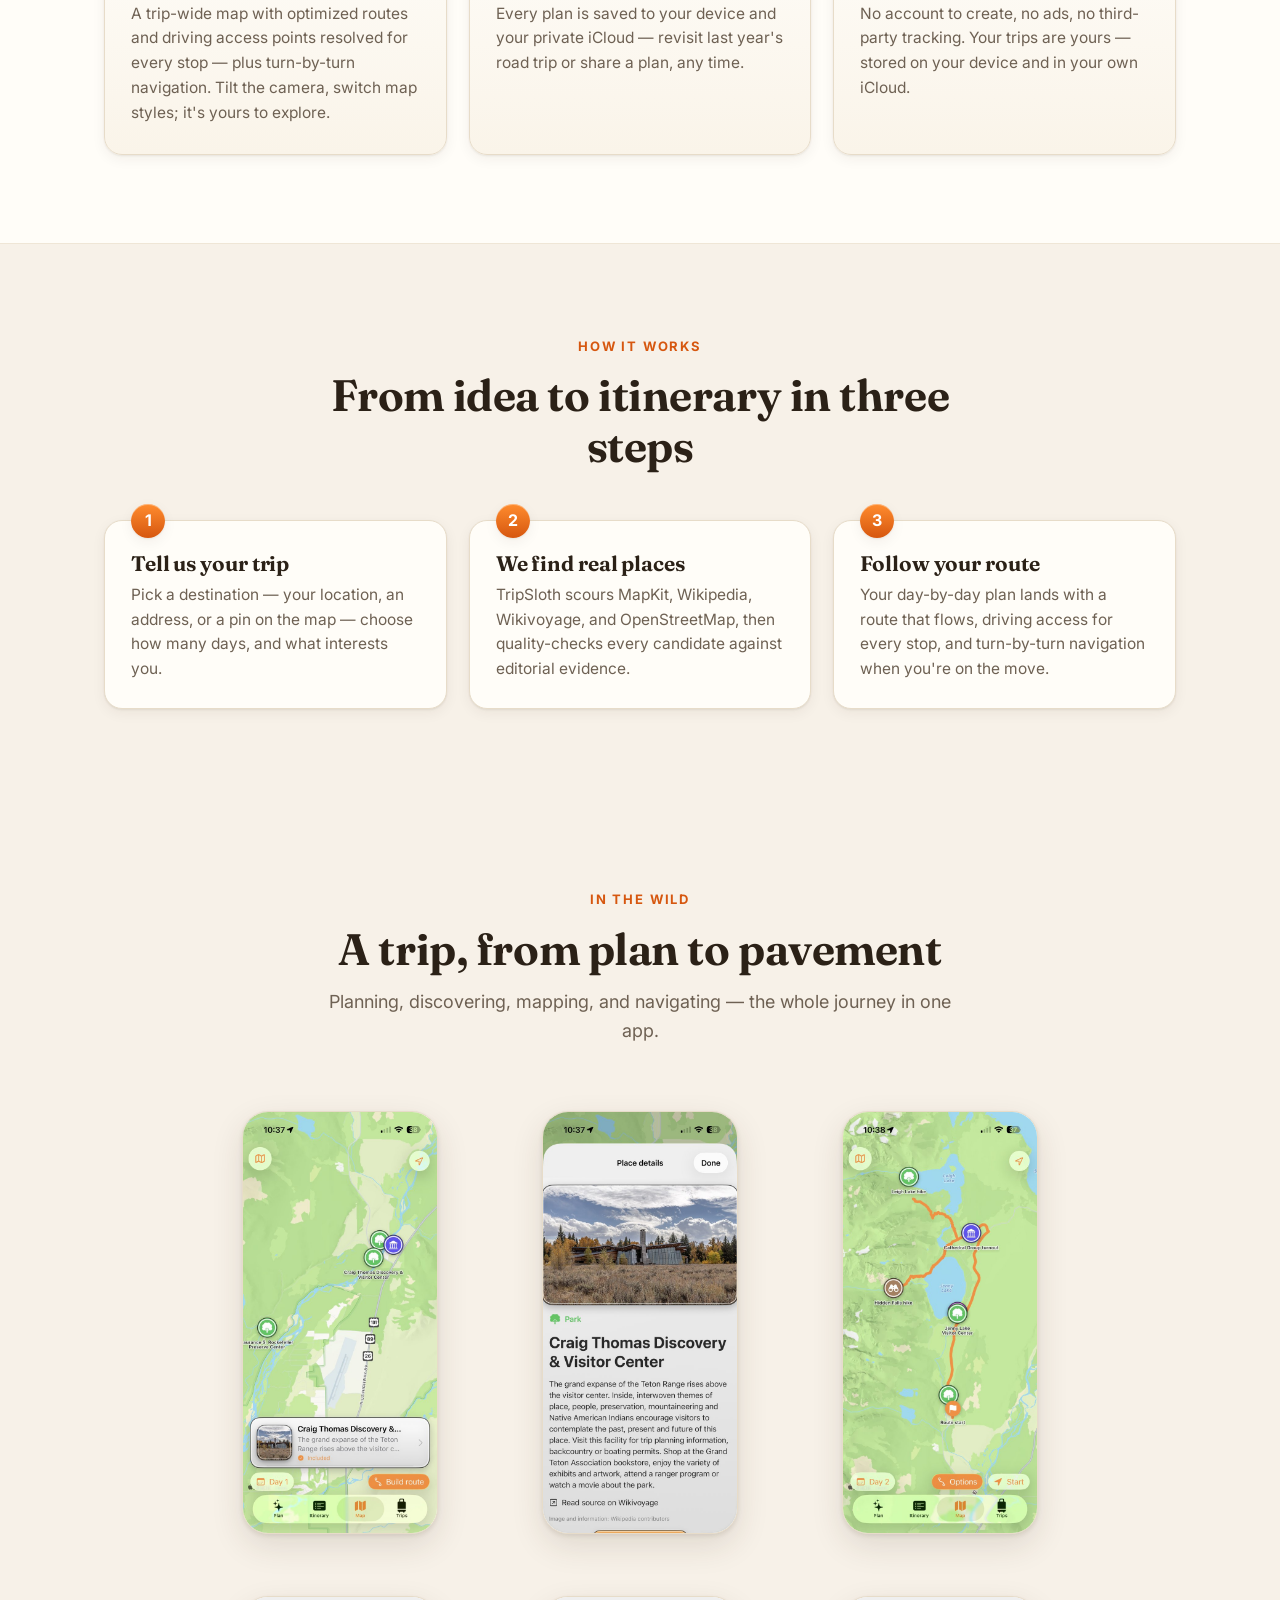
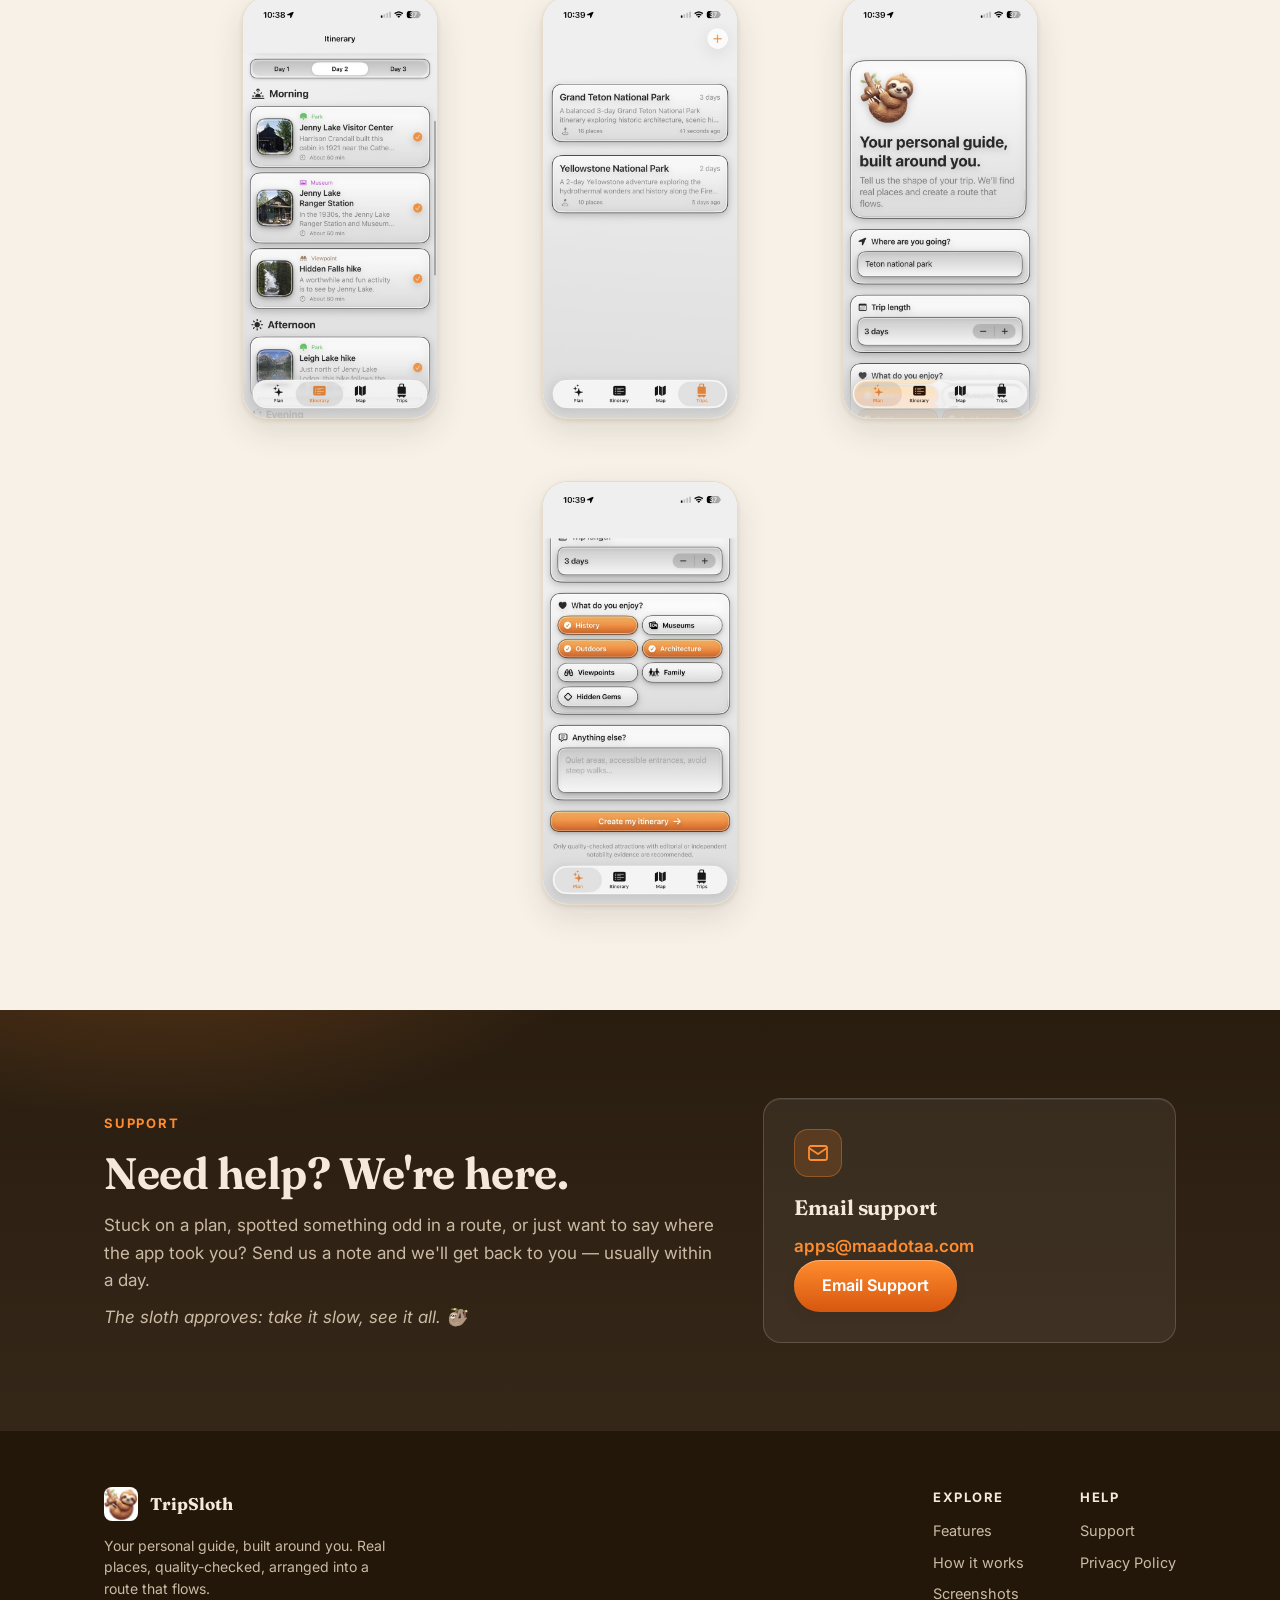
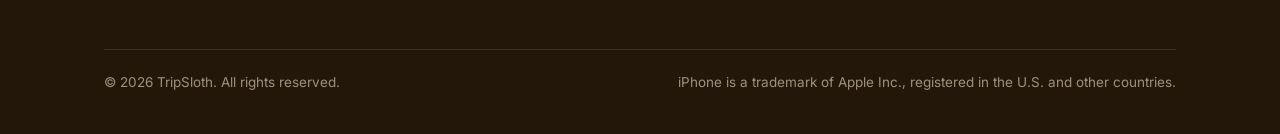
==== commit 13098d1f: "Use official app icon assets and Apple App Store badge SVG" ====
--- a/index.html
+++ b/index.html
@@ -53,14 +53,7 @@
           <div class="hero-actions">
             <!-- TODO: replace APP_ID with the real App Store ID once the app is live on App Store Connect -->
             <a class="appstore-badge" href="https://apps.apple.com/us/app/trip-sloth/idAPP_ID" aria-label="Download TripSloth on the App Store">
-              <svg role="img" aria-label="Download on the App Store" width="172" height="52" viewBox="0 0 172 52">
-                <rect width="172" height="52" rx="11" fill="#1C1C1E"/>
-                <g transform="translate(0 3.5)">
-                  <path d="M24.83 20.05c-.1-3.12 2.54-4.62 2.66-4.7-1.45-2.12-3.7-2.41-4.5-2.44-1.92-.2-3.74 1.13-4.71 1.13-.97 0-2.47-1.1-4.06-1.07-2.09.03-4.02 1.22-5.1 3.09-2.17 3.77-.56 9.35 1.56 12.41 1.03 1.5 2.26 3.18 3.88 3.12 1.56-.06 2.15-1 4.03-1 1.88 0 2.42 1 4.07.97 1.68-.03 2.74-1.52 3.77-3.03 1.19-1.74 1.68-3.42 1.7-3.5-.04-.02-3.27-1.25-3.3-4.98zM21.73 9.6c.86-1.04 1.44-2.48 1.28-3.92-1.24.05-2.74.83-3.63 1.87-.79.92-1.49 2.39-1.3 3.8 1.38.1 2.79-.7 3.65-1.75z" fill="#fff"/>
-                </g>
-                <text x="62" y="27" font-family="-apple-system, 'Segoe UI', Roboto, sans-serif" font-size="12" fill="#fff" opacity="0.9">Download on the</text>
-                <text x="62" y="45" font-family="-apple-system, 'Segoe UI', Roboto, sans-serif" font-size="20" font-weight="600" fill="#fff">App Store</text>
-              </svg>
+              <img src="assets/app-store-badge.svg" alt="Download on the App Store" width="174" height="58">
             </a>
             <span class="hero-note">
               <svg width="16" height="16" viewBox="0 0 24 24" fill="none" stroke="currentColor" stroke-width="2" stroke-linecap="round" stroke-linejoin="round" aria-hidden="true"><rect x="5" y="11" width="14" height="9" rx="2"/><path d="M8 11V8a4 4 0 0 1 8 0v3"/></svg>
